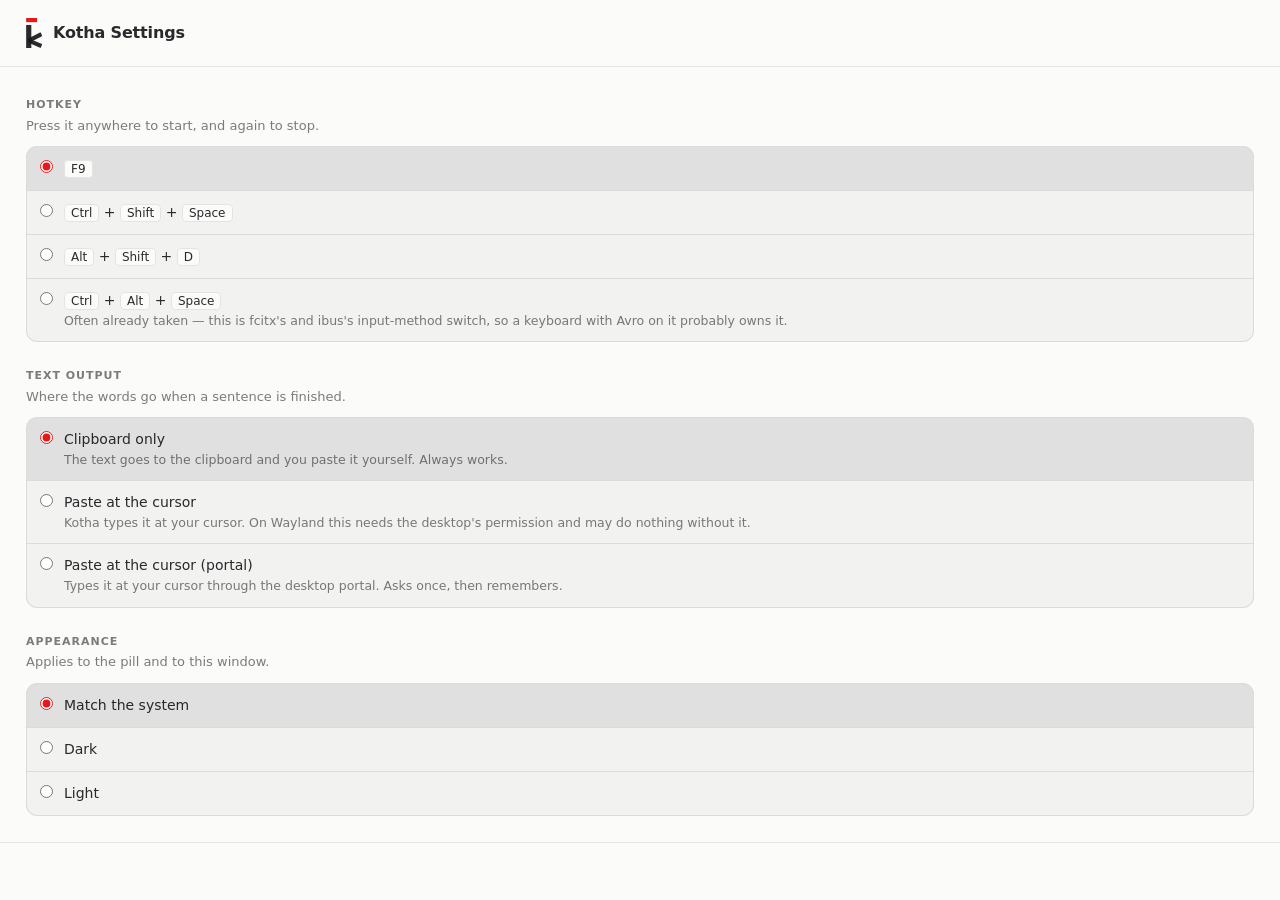
==== app/ui/settings.html @ 59797841 "Add a settings window, and a light theme to go in it The tray held the settings and it was the wrong" ====
<!doctype html>
<!--
  Kotha — the settings window.

  The third window and the second ordinary one: it takes focus, it has
  controls on it, and it is the home for everything that used to be a tray
  submenu. The tray is now Dictate / Settings… / Quit, and that is deliberate
  — a check menu item cannot say what it is for, cannot be grouped under a
  heading, and had to be hand-synchronised with settings.json every time it
  was clicked.

  Like index.html and setup.html it opens in a plain browser and works:
  settings.js fakes the whole backend when there is no Tauri around it. So
  restyling this is a file save and a refresh, not a ten-minute CTranslate2
  rebuild. Its styles live in pill.css under `body.settings`.

  THE PAGE IS EMPTY ON PURPOSE
  ---------------------------
  Every option below is rendered by settings.js from what Rust sends. The
  lists of hotkeys, text-output routes and themes are Rust constants, and a
  copy of them written out here is a copy that drifts from what the app will
  actually accept — which is exactly how a settings window starts offering
  something that silently does nothing.
-->
<html lang="en">
<head>
  <meta charset="utf-8">
  <title>Kotha Settings</title>
  <!-- Before the stylesheet paints anything: see the head of theme.js. -->
  <script src="theme.js"></script>
  <link rel="stylesheet" href="pill.css">
</head>
<body class="settings">

  <header>
    <!-- The app's mark: a Latin k wearing a Bengali matra. Inline rather than
         an <img> so the k inherits the text colour and flips with the theme,
         and so the matra is the same --alert the pill's error state uses. -->
    <svg class="mark" viewBox="0 0 158 302" aria-hidden="true">
      <g transform="translate(-200 -90)">
        <rect x="200" y="160" width="52" height="232" fill="currentColor"/>
        <path d="M226 318 L354 252.7" stroke="currentColor" stroke-width="42" fill="none"/>
        <path d="M226 318 L354 372.7" stroke="currentColor" stroke-width="42" fill="none"/>
        <rect class="bar" x="200" y="90" width="110" height="42"/>
      </g>
    </svg>
    <h1>Kotha Settings</h1>
  </header>

  <main>
    <section>
      <h2>Hotkey</h2>
      <p class="hint">Press it anywhere to start, and again to stop.</p>
      <div class="options" id="hotkey"></div>
      <p class="warn" id="hotkey-unbound" hidden></p>
    </section>

    <section>
      <h2>Text output</h2>
      <p class="hint">Where the words go when a sentence is finished.</p>
      <div class="options" id="paste"></div>
      <p class="warn" id="paste-forced" hidden></p>
    </section>

    <section>
      <h2>Appearance</h2>
      <p class="hint">Applies to the pill and to this window.</p>
      <div class="options" id="theme"></div>
    </section>
  </main>

  <!-- Empty at rest. It is written to on a save and on a failure, and it is
       not a permanent "Saved" badge: a page that always says that has stopped
       meaning it. -->
  <footer id="status"></footer>

  <script src="settings.js"></script>
</body>
</html>
---- app/ui/pill.css ----
/* ==========================================================================
   Kotha — the pill, all of its looks.

   THE IDEA
   --------
   Five bars of light in a row, tapering out from the middle. They never move
   and they never resize. Everything this pill has to say — the microphone is
   open, you are talking, the model is working, the text landed, it failed —
   is said by changing how brightly they burn and what colour they burn in.

   That constraint is the whole design. A waveform sat here before: thirty
   cells scrolling right to left, each one a real measurement. It was honest
   and it was far too much to have flickering at the bottom of the screen
   while someone is trying to think of what to say next. Motion draws the eye
   and then holds it. Light you can read out of the corner of an eye.

   So: nothing in this file animates position or size, with one exception —
   the capsule itself grows out of a horizontal line when it arrives and falls
   back into one when it leaves. That is the only movement in the app.

   HOW TO CHANGE THINGS
   --------------------
   Almost everything is a token in the :root block below. The glyph's own
   proportions are --seg-* ; the light's behaviour is --rest and --bloom. The
   capsule has no width token: it is sized by the glyph inside it, so no token
   can leave it cramped or half empty.

   Below the tokens are the state blocks, one per `data-state` on <html>:

     idle       nothing on screen. The resting state.
     listening  the glyph is lit and following the voice. It fills from the
                middle outward: a quiet room leaves five bars resting at
                --rest, which is what "armed" looks like, and there is no
                separate armed state to emit or maintain.
     thinking   the model is decoding what was just said. The bars drop to the
                dim ink and keep following the voice — the microphone does not
                close while the model works — and a red chase runs across
                them. In a quiet room the chase is all that moves.
     done       text delivered. Every bar to full white at once, a beat, and
                the capsule collapses into the line it grew from.
     error      the dictation failed. The row goes red and the middle bar goes
                out, so the line is visibly broken, and the capsule is knocked
                off level. No words: see the error block for why.

   Transitions between states are CSS, not JavaScript. pill.js only ever sets
   the attribute and writes one number per bar. So an agent can restyle every
   transition here without reading a line of JS.

   THEMES
   ------
   Two palettes, and only the tokens change between them — not one rule, not
   one transition, not one line of JavaScript. `:root` is dark, because that
   is what the pill has always been and what it falls back to before anything
   has run. `:root[data-theme="light"]` re-states the same token names in
   light values.

   There is no third block for "system". The UI resolves that to a concrete
   `dark` or `light` before it writes the attribute — see `theme()` in
   pill.js — so the stylesheet never has to ask what the desktop is doing, and
   the light palette is written once instead of twice.

   In light mode the glyph DARKENS with the voice instead of brightening, and
   the bloom becomes a soft shadow rather than a glow. That is the honest
   inversion: the pill floats over whatever the user is looking at, and a
   capsule that is lighter than the page behind it needs its marks to be the
   dark thing. Everything else — the taper, the fill from the middle out, the
   chase, the flat row for `done`, the broken middle for `error` — is
   identical, because all of it is written in terms of --line and --alert.
   ========================================================================== */

:root {
  /* --- ink -------------------------------------------------------------- */
  /* Nearly opaque on purpose. A Tauri window is transparent, and
     backdrop-filter has nothing to sample through it — it blurs page content,
     not the desktop behind the window. So the frosted look is a bonus where
     the platform provides real vibrancy (macOS NSVisualEffectView, KWin blur)
     and must never be what makes the pill legible. At 0.94 the capsule reads
     against a white page and a black one alike. --ink-solid is the same
     colour for the setup window, which sits on an ordinary opaque window and
     would composite the alpha against white.

     Not pure black: a capsule at #000 reads as a hole punched in the desktop,
     and on an OLED panel it disappears into one. */
  --ink: rgba(11, 11, 12, 0.94);
  --ink-solid: #0b0b0c;
  /* Carries the whole edge over a dark background, where the fill cannot. */
  --edge: rgba(255, 255, 255, 0.16);
  --blur: 20px;

  /* --- light ------------------------------------------------------------ */
  --line: #f2f2f2;             /* the glyph, lit */
  --line-dim: rgba(242, 242, 242, 0.34);   /* the glyph while decoding */
  /* The only colour in the app, and the same one in both themes — it is the
     red of the matra in the app's own icon. Kept as bare channels as well as
     a colour, because the chase and the error glow need it at an alpha and
     `rgb(var(--alert-rgb) / 0.55)` is the only way to get there from a token. */
  --alert-rgb: 230 25 25;
  --alert: rgb(var(--alert-rgb));
  /* What a bar sits at with no voice on it. Low enough that speech is
     obviously brighter, high enough that five dim bars still read as a mark
     somebody designed rather than as a pill that failed to draw. */
  --rest: 0.16;
  /* How far a fully lit bar throws light. This is the difference between a
     painted bar and a lit one, and it is most of why the thing reads as a
     glyph. Set it to 0 and the design dies.

     --glow-rgb is what it throws. In dark mode that is the same white the bar
     is drawn in, so a lit bar blooms. In light mode it is the ink, so a lit
     bar casts a soft shadow instead — the same cue, the right way round for a
     mark that is darker than what it sits on. --glow-a scales it, because a
     dark halo at the white one's alpha reads as smudge rather than weight. */
  --bloom: 12px;
  --glow-rgb: 255 255 255;
  --glow-a: 0.5;
  /* How fast a bar DIMS. Brightening is not eased at all — pill.js writes
     --ease: 0ms on any frame the voice is rising, so a syllable reaches full
     on the frame it arrives.

     Easing both directions cost 88 ms of attack, measured, on top of
     everything the audio path already costs, and it was the single largest
     term in the delay between talking and seeing it. Easing is worth having
     on the way down, where it turns thirty discrete samples a second into a
     light that falls away instead of strobing, and worth nothing on the way
     up, where it is indistinguishable from lag. Ears are far more forgiving
     of a slow decay than of a slow onset; eyes are the same.

     --ease is the live value and JS owns it. --fall is the number. */
  --fall: 90ms;

  /* --- the glyph -------------------------------------------------------- */
  /* Five bars, tapering out from the middle. The taper is the mark: five
     equal bars would be a meter, and a meter is what this replaced. */
  --seg-h: 4px;
  --seg-gap: 6px;
  --seg-1: 12px;               /* the outer pair */
  --seg-2: 20px;               /* the inner pair */
  --seg-3: 32px;               /* the middle, which is lit first and last */

  /* --- the capsule ------------------------------------------------------ */
  /* --pad-x is wider than it looks like it needs to be, and that is the
     rounding's fault: at a full capsule radius the left and right ends curve
     away for most of the capsule's height, so a bar drawn any closer to them
     would appear to run off the edge. */
  --pad-x: 24px;
  --pad-y: 15px;
  /* A capsule. Anything less than half the height leaves a flat spot on the
     ends, and the flat spot is the thing that makes it read as a box. */
  --corner: 999px;
  /* Two shadows: a wide soft one to lift it off the desktop, a tight dark one
     to keep the edge crisp against a light background. Total spread stays
     well inside PILL_WINDOW in main.rs — a shadow clipped by the window edge
     is worse than no shadow. */
  --shadow: 0 12px 32px rgba(0, 0, 0, 0.48), 0 1px 4px rgba(0, 0, 0, 0.4);

  /* --- the ordinary windows --------------------------------------------- */
  /* The setup and settings windows are not the pill: they are opaque, they
     take focus, and they have words on them. These are the four tokens that
     costs — text, quiet text, a raised surface, and a divider — and they live
     up here with the rest so the three windows cannot drift apart on colour. */
  --text: rgba(255, 255, 255, 0.92);
  --text-dim: rgba(255, 255, 255, 0.58);
  --surface: rgba(255, 255, 255, 0.055);
  --surface-lit: rgba(255, 255, 255, 0.1);
  --hairline: rgba(255, 255, 255, 0.1);

  /* --- motion ----------------------------------------------------------- */
  --in: 190ms cubic-bezier(0.2, 0.9, 0.2, 1);    /* fast, no overshoot */
  --out: 150ms cubic-bezier(0.5, 0, 0.9, 0.3);
  --chase: 1000ms;             /* one pass of the decode chase */
}

/* --------------------------------------------------------------------------
   Light
   --------------------------------------------------------------------------
   The same token names, the other way up. Nothing below this block knows which
   theme is on.

   The capsule is off-white rather than #fff for the same reason the dark one
   is not #000: a pure white capsule on a white page has no edge at all, and
   --edge alone cannot carry one. The ink is #18181b, which is the black the
   app's icon is drawn in.

   --shadow is much softer here. The dark pill's shadow does two jobs, lifting
   the capsule off the desktop and keeping its edge crisp against a light page;
   a light capsule only needs the first, and the dark one's alpha under it
   looks like dirt. */

:root[data-theme="light"] {
  --ink: rgba(252, 252, 251, 0.94);
  --ink-solid: #fbfbfa;
  --edge: rgba(24, 24, 27, 0.14);

  --line: #18181b;
  --line-dim: rgba(24, 24, 27, 0.36);

  /* A dark bar at 0.16 on a light capsule is fainter to the eye than a light
     bar at 0.16 on a dark one — the same contrast ratio does not read the same
     way round. Nudged up so five resting bars still look like a mark. */
  --rest: 0.22;
  --glow-rgb: 24 24 27;
  --glow-a: 0.3;

  --shadow: 0 10px 28px rgba(24, 24, 27, 0.16), 0 1px 3px rgba(24, 24, 27, 0.14);

  --text: rgba(24, 24, 27, 0.92);
  --text-dim: rgba(24, 24, 27, 0.56);
  --surface: rgba(24, 24, 27, 0.04);
  --surface-lit: rgba(24, 24, 27, 0.08);
  --hairline: rgba(24, 24, 27, 0.1);
}

/* Transparent all the way down: on Tauri the window itself is transparent, so
   any background here would show up as a black rectangle around the pill. */
html, body {
  margin: 0;
  height: 100%;
  background: transparent;
  overflow: hidden;
  /* The window is click-through where the pill is not; this stops a stray
     drag from selecting invisible text. */
  user-select: none;
  -webkit-user-select: none;
  cursor: default;
}

/* Dead centre of the viewport, both axes.
   Inside Tauri the viewport is a small window that Rust parks at the bottom of
   the screen, so "where on screen" is BOTTOM_MARGIN in main.rs, not a number
   here. In a browser the viewport is the page and the pill sits in the middle,
   which is the right place to look at it. One rule, one meaning. */
body {
  display: flex;
  align-items: center;
  justify-content: center;
  font: 500 13px/1 system-ui, -apple-system, "Segoe UI", sans-serif;
}

/* --------------------------------------------------------------------------
   The capsule
   --------------------------------------------------------------------------
   Hidden pose is a horizontal line: scaled to nothing on Y, so the glyph
   squashes into that line with it. Opening is the line growing into a
   capsule, closing is the capsule falling back into the line. One gesture,
   both ways, and it costs one property. */

.pill {
  position: relative;
  display: flex;
  align-items: center;
  justify-content: center;
  box-sizing: border-box;
  padding: var(--pad-y) var(--pad-x);
  border: 1px solid var(--edge);
  border-radius: var(--corner);
  background: var(--ink);
  backdrop-filter: blur(var(--blur)) saturate(150%);
  -webkit-backdrop-filter: blur(var(--blur)) saturate(150%);
  box-shadow: var(--shadow);

  opacity: 0;
  transform: scaleY(0.08);
  transition: opacity var(--out), transform var(--out);
  will-change: opacity, transform;
}

[data-state="listening"] .pill,
[data-state="thinking"] .pill,
[data-state="done"] .pill,
[data-state="error"] .pill {
  opacity: 1;
  transform: scaleY(1);
  transition: opacity var(--in), transform var(--in);
}

/* --------------------------------------------------------------------------
   The glyph
   -------------------------------------------------------------------------- */

.glyph {
  display: flex;
  align-items: center;
  gap: var(--seg-gap);
}

.seg {
  position: relative;
  height: var(--seg-h);
  border-radius: 999px;
  background: var(--line);
  /* --b is 0..1, written by pill.js thirty times a second — the only property
     JavaScript ever touches. Nothing else in this file reads the microphone,
     and nothing else needs to. */
  opacity: calc(var(--rest) + (1 - var(--rest)) * var(--b, 0));
  /* The bloom is what makes a bar read as lit rather than painted, and it has
     to scale with --b or a quiet room glows as hard as a shout. Alpha rides
     the same number so that an unlit bar throws nothing at all. */
  box-shadow: 0 0 calc(var(--b, 0) * var(--bloom))
              rgb(var(--glow-rgb) / calc(var(--b, 0) * var(--glow-a)));
  /* var(--ease, var(--fall)): --ease is unset until the first microphone
     frame arrives, and a bar that lights before then should still dim
     properly. */
  transition: opacity var(--ease, var(--fall)) linear,
              box-shadow var(--ease, var(--fall)) linear,
              background-color 200ms ease;
}

/* The drawn shape. Symmetric about the middle, so the pairs share a width. */
.seg:nth-child(1), .seg:nth-child(5) { width: var(--seg-1); }
.seg:nth-child(2), .seg:nth-child(4) { width: var(--seg-2); }
.seg:nth-child(3)                    { width: var(--seg-3); }

/* The red layer. It sits exactly on top of its bar and is invisible until a
   state has something to say in red, which keeps the glyph one object rather
   than two stacked ones that can fall out of alignment. */
.seg::after {
  content: "";
  position: absolute;
  inset: 0;
  border-radius: inherit;
  background: var(--alert);
  opacity: 0;
}

/* --------------------------------------------------------------------------
   thinking — the model is decoding
   --------------------------------------------------------------------------
   The bars drop to the dim ink but keep following the voice, because the
   microphone does not close while the model decodes: Rust decodes after every
   pause, so someone dictating continuously would otherwise spend the bulk of
   their time looking at an animation that ignored them.

   The chase runs left to right across the five bars, one pass a second. Five
   bars at 200 ms apart is slow enough to read as a deliberate sweep rather
   than a flicker — that pacing is doing as much work here as the colour. */

[data-state="thinking"] .seg { background: var(--line-dim); }

[data-state="thinking"] .seg::after {
  animation: chase var(--chase) linear infinite;
}
[data-state="thinking"] .seg:nth-child(1)::after { animation-delay: 0ms; }
[data-state="thinking"] .seg:nth-child(2)::after { animation-delay: 200ms; }
[data-state="thinking"] .seg:nth-child(3)::after { animation-delay: 400ms; }
[data-state="thinking"] .seg:nth-child(4)::after { animation-delay: 600ms; }
[data-state="thinking"] .seg:nth-child(5)::after { animation-delay: 800ms; }

@keyframes chase {
  0%   { opacity: 0;   box-shadow: 0 0 0 rgb(var(--alert-rgb) / 0); }
  10%  { opacity: 1;   box-shadow: 0 0 var(--bloom) rgb(var(--alert-rgb) / 0.55); }
  34%  { opacity: 0;   box-shadow: 0 0 0 rgb(var(--alert-rgb) / 0); }
  100% { opacity: 0;   box-shadow: 0 0 0 rgb(var(--alert-rgb) / 0); }
}

/* --------------------------------------------------------------------------
   done — text is at the cursor
   --------------------------------------------------------------------------
   Every bar to full at once. It is the only moment the glyph is evenly lit —
   the voice never lights it evenly, because the voice always lights the
   middle harder — so a flat row of five reads unmistakably as "finished", at
   a glance, without a tick or a second colour. */

[data-state="done"] .seg {
  background: var(--line);
  opacity: 1;
  box-shadow: 0 0 var(--bloom) rgb(var(--glow-rgb) / calc(var(--glow-a) + 0.05));
  transition: opacity 120ms ease, box-shadow 140ms ease;
}

/* --------------------------------------------------------------------------
   error — the dictation failed
   --------------------------------------------------------------------------
   The row goes red and the middle bar goes out. Every other state in this
   pill lights the middle first and hardest, so the middle going dark is the
   one thing the design can do that cannot be mistaken for any of them — and
   it leaves a gap in the line, which is what a break looks like.

   The capsule itself does not move. It was tilted here for a while, to catch
   an eye that was not on it, and it was the only thing in the app that broke
   the horizontal — which is precisely why it drew attention, and also why it
   looked like a bug. Red and a hole in the middle are enough; `thinking` is
   the only other state with red in it and that one is dim, white-based and
   moving, so the two cannot be confused.

   No caption, deliberately. A dictation failure has nothing useful to tell
   the user — they already know what to do, which is say it again — and a line
   of text in a 36px overlay is something to read at exactly the moment they
   were trying not to look at the screen. The words are still there for anyone
   who needs them: `.sr` carries "Dictation failed" to a screen reader, and
   the actual cause is on stderr. */

[data-state="error"] .seg {
  opacity: 1;
  box-shadow: none;
  transition: opacity 140ms ease;
}

[data-state="error"] .seg::after {
  opacity: 1;
  box-shadow: 0 0 var(--bloom) rgb(var(--alert-rgb) / 0.5);
  transition: opacity 140ms ease;
}

/* The break. */
[data-state="error"] .seg:nth-child(3) { opacity: 0.09; }
[data-state="error"] .seg:nth-child(3)::after { opacity: 0; box-shadow: none; }

/* --------------------------------------------------------------------------
   Accessibility
   -------------------------------------------------------------------------- */

.sr {
  position: absolute;
  width: 1px;
  height: 1px;
  overflow: hidden;
  clip-path: inset(50%);
  white-space: nowrap;
}

/* The glyph is decoration; the pill appearing at all is the information.
   Someone who has asked for less motion still gets every state, without the
   dance — including the capsule, which arrives at full height instead of
   growing out of the line. */
@media (prefers-reduced-motion: reduce) {
  .pill { transition-duration: 1ms; transform: none !important; }
  /* `[data-state] .seg` as well as `.seg`: a media query adds no specificity,
     so `.seg` alone loses to `[data-state="done"] .seg` above and the
     brightness keeps sliding for exactly the people who asked it not to. */
  .seg, [data-state] .seg,
  .seg::after, [data-state] .seg::after { transition: none; animation: none; }
  /* No chase, so a steady dim red row stands in for it. It cannot be confused
     with `error`, which is full red with the middle bar out. */
  [data-state="thinking"] .seg::after { opacity: 0.4; }
}

/* ==========================================================================
   THE FIRST-RUN WINDOW  (setup.html)

   A second window, and the opposite of the pill in every way that matters: an
   ordinary decorated window that takes focus, because it has a button on it.
   It lives in this file rather than one of its own so that the two windows
   cannot drift apart on colour — everything below reads from the same :root
   tokens the pill does.

   Scoped under `body.setup`, which also has to undo the transparent,
   overflow-hidden body the pill needs.
   ========================================================================== */

body.setup {
  --pad: 28px;
  display: block;
  padding: var(--pad);
  box-sizing: border-box;
  height: 100%;
  overflow: auto;
  background: var(--ink-solid);
  color: var(--text);
  font: 400 14px/1.5 system-ui, -apple-system, "Segoe UI", sans-serif;
}

body.setup h1 {
  margin: 0 0 10px;
  font-size: 19px;
  font-weight: 600;
}

body.setup p {
  margin: 0 0 16px;
  color: var(--text-dim);
}

body.setup kbd {
  padding: 2px 6px;
  border: 1px solid var(--hairline);
  border-radius: 4px;
  background: var(--surface);
  font: inherit;
  font-size: 12px;
  white-space: nowrap;
}

/* One button, so it gets no modifiers and no variants. */
body.setup button {
  padding: 9px 18px;
  border: 0;
  border-radius: 999px;
  background: var(--line);
  color: var(--ink-solid);
  font: 600 14px/1 system-ui, -apple-system, "Segoe UI", sans-serif;
  cursor: pointer;
}

body.setup button:hover { filter: brightness(1.15); }
body.setup button:disabled { opacity: 0.4; cursor: default; }

/* The progress meter. `--p` is 0..1 and setup.js writes nothing else.

   Called `.meter` and not `.seg` because `.seg` is already taken, five times
   over, by the glyph above — and an unscoped `.seg` here silently restyled
   those too. Everything in this section is scoped under `body.setup` for the
   same reason: one stylesheet, two windows, one namespace. */
body.setup .meter {
  height: 6px;
  margin-bottom: 10px;
  border-radius: 999px;
  background: var(--surface-lit);
  overflow: hidden;
}

body.setup .meter::after {
  content: "";
  display: block;
  height: 100%;
  width: calc(var(--p, 0) * 100%);
  border-radius: inherit;
  background: var(--line);
  transition: width 200ms linear;
}

body.setup .note { font-size: 13px; color: var(--text-dim); }
body.setup .note.bad { color: var(--alert); }

/* Three phases, one attribute on <body>, same idea as the pill's data-state:
   what is on screen is a CSS question, and setup.js only ever names the
   phase. */
body.setup [data-phase] { display: none; }
body.setup[data-phase="offer"]       [data-phase="offer"],
body.setup[data-phase="downloading"] [data-phase="downloading"],
body.setup[data-phase="ready"]       [data-phase="ready"] { display: block; }

/* ==========================================================================
   THE SETTINGS WINDOW  (settings.html)

   The third window, and the second ordinary one. Like `body.setup` above it
   lives in this file rather than one of its own, so that the pill, the
   first-run window and this cannot drift apart on colour — every rule below
   reads the same :root tokens the glyph does, which is also the whole reason
   the light theme reaches all three at once.

   Scoped under `body.settings`, and it has to undo the transparent,
   overflow-hidden body the pill needs, exactly as `body.setup` does.

   NOTHING HERE IS A CUSTOM CONTROL
   --------------------------------
   Every choice on this page is a real `<input type="radio">` inside a real
   `<label>`, styled with `accent-color`. Arrow keys move within a group, Tab
   moves between groups, the labels are clickable because they are labels, and
   a screen reader is handed a named radiogroup without being told anything.
   A div with a click handler would have to be given all of that back by hand
   and would still be worse.

   The row tint for the selected option is `:has(:checked)`. If a web view is
   ever too old for it the radio still fills, the row just stops tinting —
   which is a cosmetic loss, not a broken setting.
   ========================================================================== */

body.settings {
  --pad: 26px;
  display: block;
  margin: 0;
  padding: 0;
  height: 100%;
  overflow: auto;
  background: var(--ink-solid);
  color: var(--text);
  font: 400 14px/1.5 system-ui, -apple-system, "Segoe UI", sans-serif;
  cursor: default;
}

/* The header stays put while the settings scroll under it, because on a short
   window the first group is already at the top and a title that scrolls away
   takes the app's name with it. */
body.settings header {
  position: sticky;
  top: 0;
  z-index: 1;
  display: flex;
  align-items: center;
  gap: 11px;
  padding: 18px var(--pad);
  border-bottom: 1px solid var(--hairline);
  background: var(--ink-solid);
}

/* The app's own mark, inline so it inherits the theme: the k is currentColor
   and the matra is --alert. A PNG here would need a second copy for light. */
body.settings header .mark { width: 16px; height: 30px; flex: none; }
/* The k is `fill="currentColor"` in the markup and inherits the text colour.
   The matra cannot be: `var()` is CSS and is not read in an SVG presentation
   attribute, so it is set here — which is where it belongs anyway. */
body.settings header .mark .bar { fill: var(--alert); }

body.settings header h1 {
  margin: 0;
  font-size: 16px;
  font-weight: 600;
  letter-spacing: -0.01em;
}

body.settings main { padding: 4px var(--pad) var(--pad); }

body.settings section { margin-top: 26px; }

body.settings h2 {
  margin: 0 0 2px;
  font-size: 11px;
  font-weight: 600;
  letter-spacing: 0.09em;
  text-transform: uppercase;
  color: var(--text-dim);
}

body.settings .hint {
  margin: 0 0 11px;
  font-size: 13px;
  color: var(--text-dim);
}

/* The group. One hairline-separated stack, so the options read as a set of
   alternatives rather than as several unrelated switches. */
body.settings .options {
  border: 1px solid var(--hairline);
  border-radius: 11px;
  overflow: hidden;
  background: var(--surface);
}

body.settings .opt {
  display: flex;
  align-items: flex-start;
  gap: 11px;
  padding: 11px 13px;
  cursor: pointer;
}

body.settings .opt + .opt { border-top: 1px solid var(--hairline); }
body.settings .opt:hover { background: var(--surface-lit); }
body.settings .options:has(:checked) .opt:has(:checked) { background: var(--surface-lit); }

/* `accent-color` is the whole of the radio's styling. A hand-drawn one would
   have to reimplement the focus ring, the checked state and the platform's
   own idea of what a radio looks like. */
body.settings .opt input {
  margin: 2px 0 0;
  accent-color: var(--alert);
  flex: none;
}

body.settings .opt-name { display: block; }

body.settings .opt-note {
  display: block;
  margin-top: 1px;
  font-size: 12.5px;
  line-height: 1.45;
  color: var(--text-dim);
}

/* A `<kbd>` inside an option name, for the hotkey group. Shares the setup
   window's look; the two windows show the same keys. */
body.settings kbd {
  padding: 1px 6px;
  border: 1px solid var(--hairline);
  border-radius: 4px;
  background: var(--ink-solid);
  font: inherit;
  font-size: 12px;
  white-space: nowrap;
}

/* A group the app is not actually obeying — an environment variable has taken
   it over, or the hotkey failed to bind. Disabled and captioned, because
   showing a choice that would not take effect is worse than showing none. */
body.settings .opt input:disabled { cursor: default; }
body.settings .options:has(input:disabled) { opacity: 0.55; }
body.settings .options:has(input:disabled) .opt { cursor: default; }
body.settings .options:has(input:disabled) .opt:hover { background: none; }

body.settings .warn {
  display: flex;
  gap: 7px;
  margin: 9px 0 0;
  font-size: 12.5px;
  line-height: 1.45;
  color: var(--text-dim);
}

/* The one red mark on the page, and it is a rule rather than an icon: the app
   has one colour and this is it. */
body.settings .warn::before {
  content: "";
  flex: none;
  width: 3px;
  border-radius: 999px;
  background: var(--alert);
}

body.settings [hidden] { display: none !important; }

/* What just happened, bottom of the window. It says nothing at rest — a
   settings page that permanently reads "Saved" is a page that has stopped
   meaning it. */
body.settings footer {
  position: sticky;
  bottom: 0;
  min-height: 20px;
  padding: 10px var(--pad) 14px;
  border-top: 1px solid var(--hairline);
  background: var(--ink-solid);
  font-size: 12.5px;
  color: var(--text-dim);
}

body.settings footer.bad { color: var(--alert); }

/* Keyboard focus is never removed, only redrawn. `:focus-visible` so a mouse
   click does not leave a ring behind it. */
body.settings :focus-visible {
  outline: 2px solid var(--alert);
  outline-offset: 2px;
  border-radius: 3px;
}
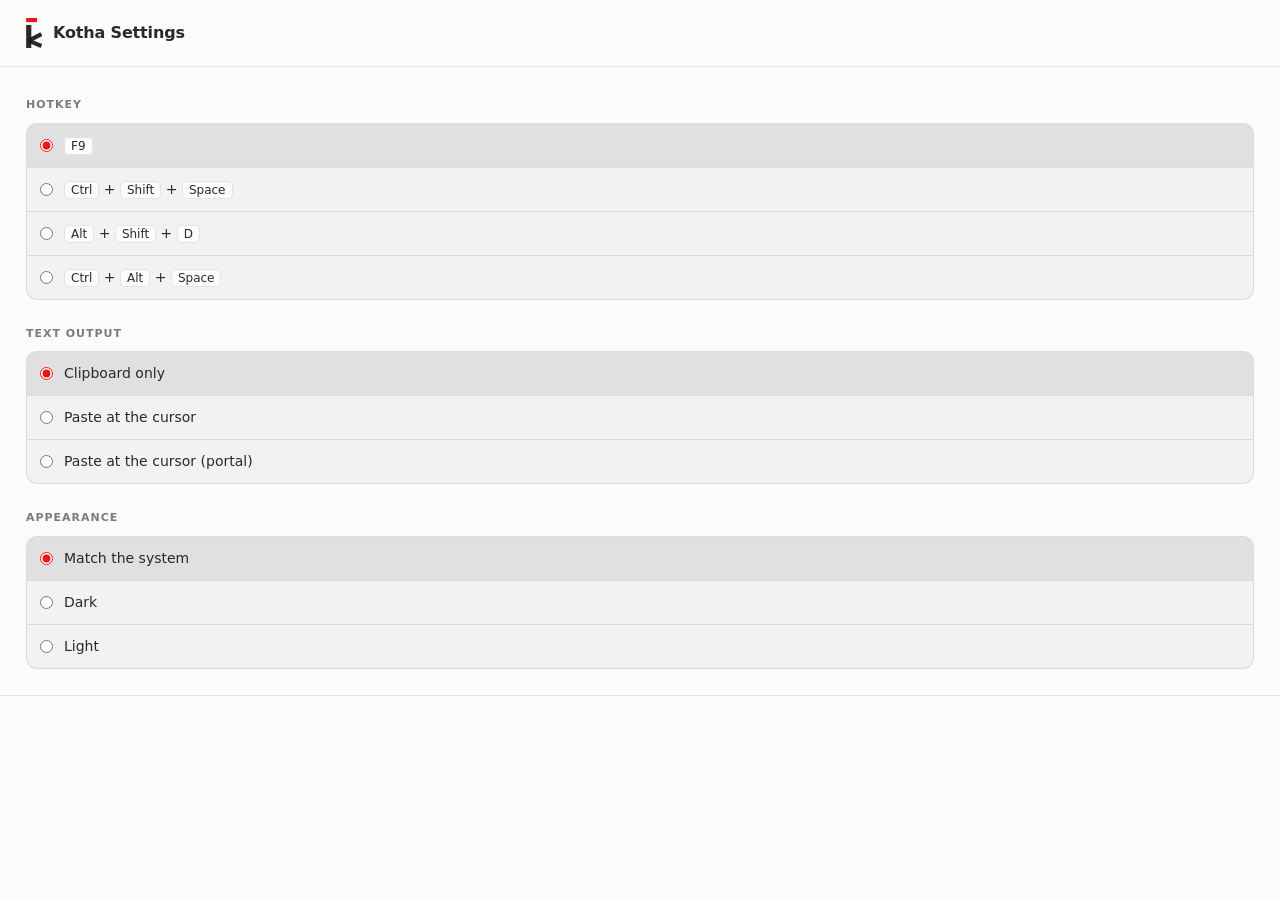
==== commit a02847f7: "Drop the descriptions from the settings window Each section had a hint under its heading and most op" ====
--- a/app/ui/settings.html
+++ b/app/ui/settings.html
@@ -50,21 +50,18 @@
   <main>
     <section>
       <h2>Hotkey</h2>
-      <p class="hint">Press it anywhere to start, and again to stop.</p>
       <div class="options" id="hotkey"></div>
       <p class="warn" id="hotkey-unbound" hidden></p>
     </section>
 
     <section>
       <h2>Text output</h2>
-      <p class="hint">Where the words go when a sentence is finished.</p>
       <div class="options" id="paste"></div>
       <p class="warn" id="paste-forced" hidden></p>
     </section>
 
     <section>
       <h2>Appearance</h2>
-      <p class="hint">Applies to the pill and to this window.</p>
       <div class="options" id="theme"></div>
     </section>
   </main>
--- a/app/ui/pill.css
+++ b/app/ui/pill.css
@@ -602,17 +602,11 @@
 body.settings section { margin-top: 26px; }
 
 body.settings h2 {
-  margin: 0 0 2px;
+  margin: 0 0 9px;
   font-size: 11px;
   font-weight: 600;
   letter-spacing: 0.09em;
   text-transform: uppercase;
-  color: var(--text-dim);
-}
-
-body.settings .hint {
-  margin: 0 0 11px;
-  font-size: 13px;
   color: var(--text-dim);
 }
 
@@ -627,7 +621,7 @@
 
 body.settings .opt {
   display: flex;
-  align-items: flex-start;
+  align-items: center;
   gap: 11px;
   padding: 11px 13px;
   cursor: pointer;
@@ -641,20 +635,12 @@
    have to reimplement the focus ring, the checked state and the platform's
    own idea of what a radio looks like. */
 body.settings .opt input {
-  margin: 2px 0 0;
+  margin: 0;
   accent-color: var(--alert);
   flex: none;
 }
 
 body.settings .opt-name { display: block; }
-
-body.settings .opt-note {
-  display: block;
-  margin-top: 1px;
-  font-size: 12.5px;
-  line-height: 1.45;
-  color: var(--text-dim);
-}
 
 /* A `<kbd>` inside an option name, for the hotkey group. Shares the setup
    window's look; the two windows show the same keys. */
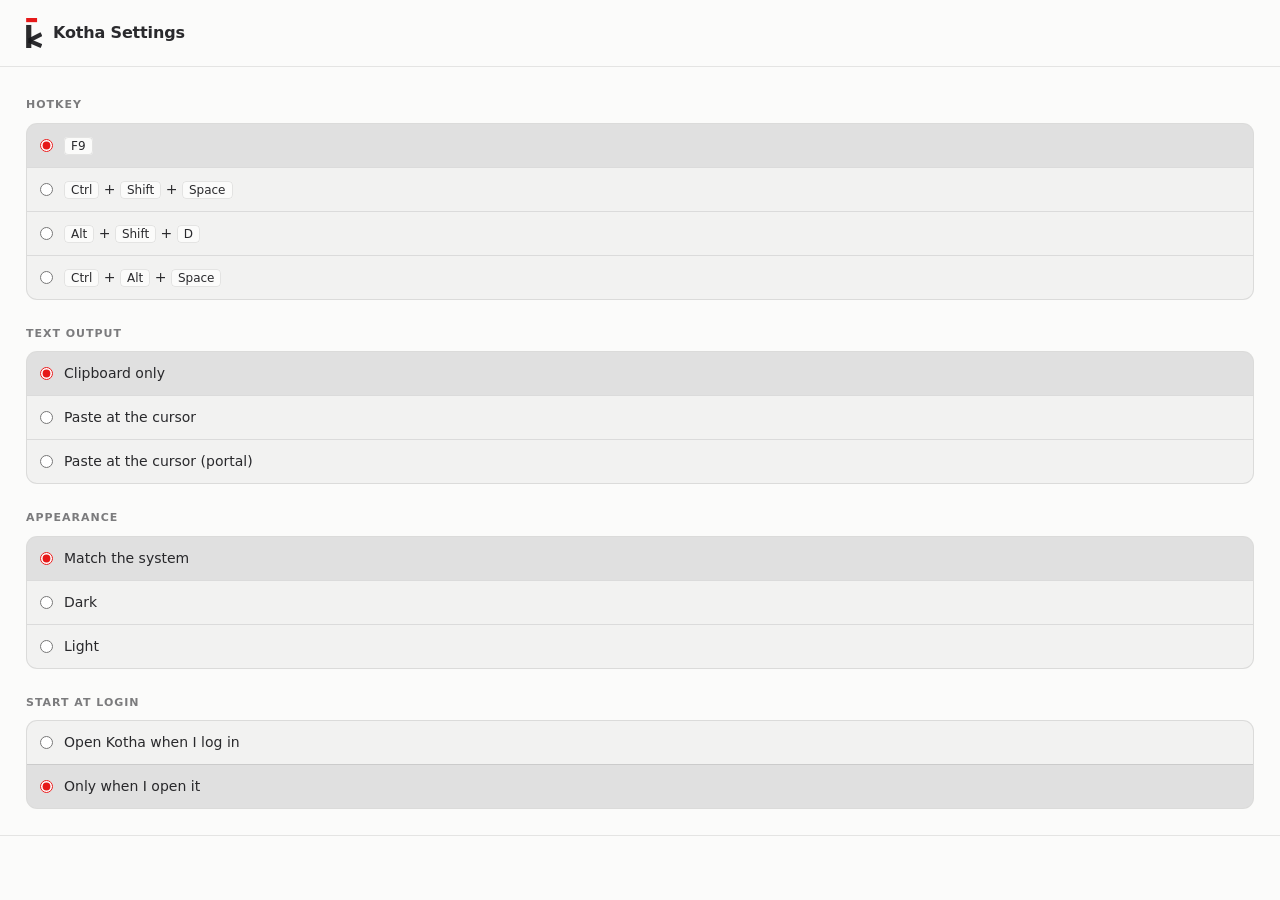
==== commit 8ada9c22: "Add a start-at-login choice to the settings window A dictation tool has to be there when you reach f" ====
--- a/app/ui/settings.html
+++ b/app/ui/settings.html
@@ -64,6 +64,11 @@
       <h2>Appearance</h2>
       <div class="options" id="theme"></div>
     </section>
+
+    <section>
+      <h2>Start at login</h2>
+      <div class="options" id="autostart"></div>
+    </section>
   </main>
 
   <!-- Empty at rest. It is written to on a save and on a failure, and it is
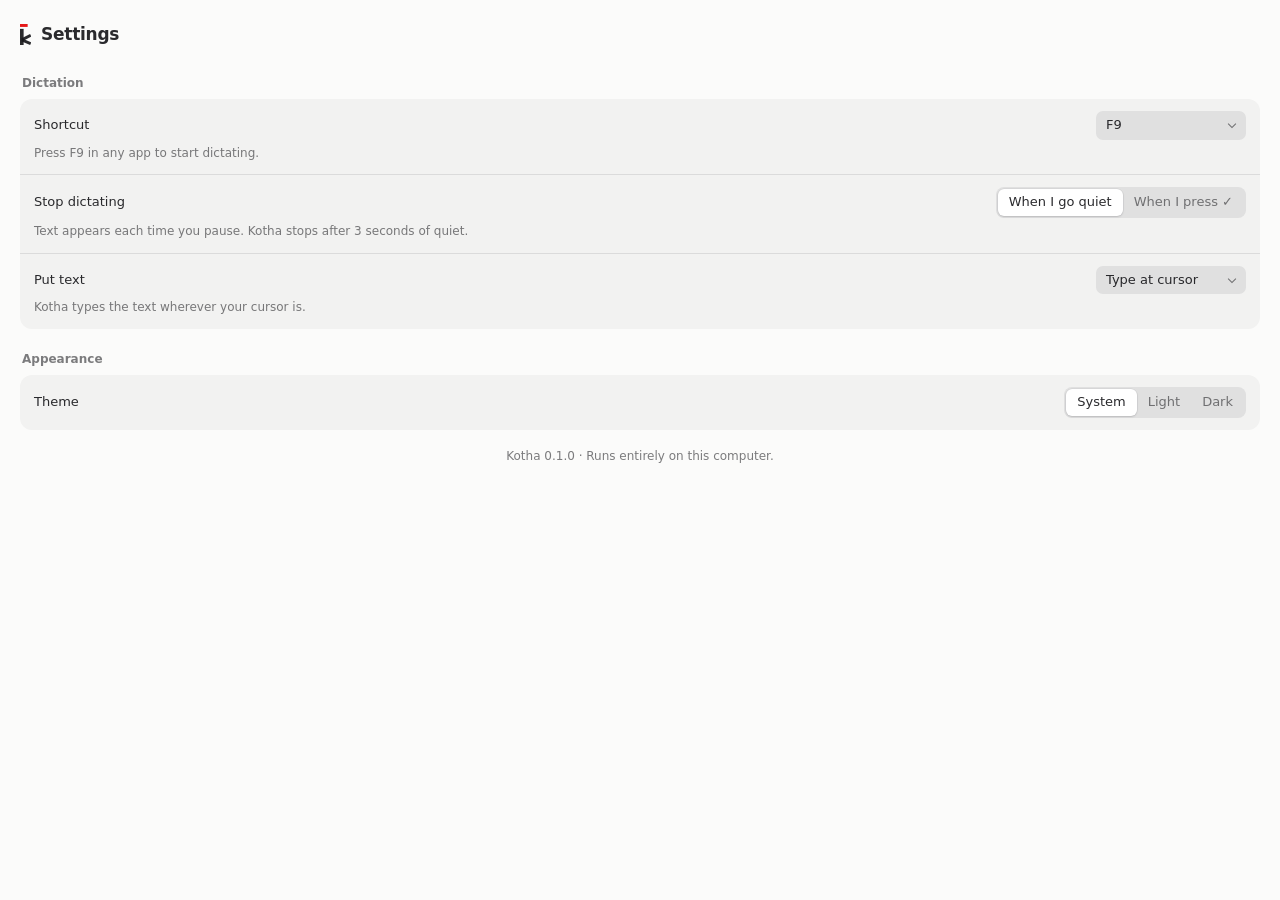
==== commit 486ff4dd: "Let the user decide when a dictation is finished A new setting, "Stop dictating": when I go quiet (a" ====
--- a/app/ui/settings.html
+++ b/app/ui/settings.html
@@ -2,29 +2,30 @@
 <!--
   Kotha — the settings window.
 
-  The third window and the second ordinary one: it takes focus, it has
-  controls on it, and it is the home for everything that used to be a tray
-  submenu. The tray is now Dictate / Settings… / Quit, and that is deliberate
-  — a check menu item cannot say what it is for, cannot be grouped under a
-  heading, and had to be hand-synchronised with settings.json every time it
-  was clicked.
+  Four questions, one control each, and one sentence under each that says what
+  the current answer will DO. Not what every option means — what this one does,
+  rewritten the moment it changes. A page that explains three paste routes in
+  three paragraphs asks the reader to compare them; a page that says "Kotha
+  types the text wherever your cursor is" just tells them.
 
   Like index.html and setup.html it opens in a plain browser and works:
-  settings.js fakes the whole backend when there is no Tauri around it. So
-  restyling this is a file save and a refresh, not a ten-minute CTranslate2
-  rebuild. Its styles live in pill.css under `body.settings`.
+  settings.js fakes the backend when there is no Tauri around it. Styles are in
+  pill.css under `body.settings`.
 
-  THE PAGE IS EMPTY ON PURPOSE
-  ---------------------------
-  Every option below is rendered by settings.js from what Rust sends. The
-  lists of hotkeys, text-output routes and themes are Rust constants, and a
-  copy of them written out here is a copy that drifts from what the app will
-  actually accept — which is exactly how a settings window starts offering
-  something that silently does nothing.
+  There is no <select> on this page, on purpose. WebKitGTK draws a select's
+  open list with GTK, outside the page, in the desktop theme's colours — and
+  the page's own text colour came through onto it: white on white, every
+  option invisible. A dropdown here is a <details> holding a radio group, so
+  the open list is page content and themes like everything else.
+
+  The rows are written out here because they are the page's structure. The
+  OPTIONS inside them are not: every list comes from Rust in settings_get, so a
+  list here could never drift from what settings_set will accept.
 -->
 <html lang="en">
 <head>
   <meta charset="utf-8">
+  <meta name="viewport" content="width=device-width">
   <title>Kotha Settings</title>
   <!-- Before the stylesheet paints anything: see the head of theme.js. -->
   <script src="theme.js"></script>
@@ -33,9 +34,8 @@
 <body class="settings">
 
   <header>
-    <!-- The app's mark: a Latin k wearing a Bengali matra. Inline rather than
-         an <img> so the k inherits the text colour and flips with the theme,
-         and so the matra is the same --alert the pill's error state uses. -->
+    <!-- The app's mark: a Latin k wearing a Bengali matra. Inline so the k
+         inherits the text colour and flips with the theme. -->
     <svg class="mark" viewBox="0 0 158 302" aria-hidden="true">
       <g transform="translate(-200 -90)">
         <rect x="200" y="160" width="52" height="232" fill="currentColor"/>
@@ -44,37 +44,41 @@
         <rect class="bar" x="200" y="90" width="110" height="42"/>
       </g>
     </svg>
-    <h1>Kotha Settings</h1>
+    <h1>Settings</h1>
   </header>
 
   <main>
-    <section>
-      <h2>Hotkey</h2>
-      <div class="options" id="hotkey"></div>
-      <p class="warn" id="hotkey-unbound" hidden></p>
-    </section>
+    <h2>Dictation</h2>
+    <div class="group">
+      <div class="row" data-key="hotkey">
+        <span class="label" id="hotkey-label">Shortcut</span>
+        <details class="control menu" id="hotkey"><summary aria-describedby="hotkey-label"></summary><div class="list" role="radiogroup" aria-labelledby="hotkey-label"></div></details>
+        <p class="says"></p>
+      </div>
 
-    <section>
-      <h2>Text output</h2>
-      <div class="options" id="paste"></div>
-      <p class="warn" id="paste-forced" hidden></p>
-    </section>
+      <div class="row" data-key="finish">
+        <span class="label" id="finish-label">Stop dictating</span>
+        <div class="control switch" id="finish" role="radiogroup" aria-labelledby="finish-label"></div>
+        <p class="says"></p>
+      </div>
 
-    <section>
-      <h2>Appearance</h2>
-      <div class="options" id="theme"></div>
-    </section>
+      <div class="row" data-key="paste">
+        <span class="label" id="paste-label">Put text</span>
+        <details class="control menu" id="paste"><summary aria-describedby="paste-label"></summary><div class="list" role="radiogroup" aria-labelledby="paste-label"></div></details>
+        <p class="says"></p>
+      </div>
+    </div>
 
-    <section>
-      <h2>Start at login</h2>
-      <div class="options" id="autostart"></div>
-    </section>
+    <h2>Appearance</h2>
+    <div class="group">
+      <div class="row" data-key="theme">
+        <span class="label" id="theme-label">Theme</span>
+        <div class="control switch" id="theme" role="radiogroup" aria-labelledby="theme-label"></div>
+      </div>
+    </div>
   </main>
 
-  <!-- Empty at rest. It is written to on a save and on a failure, and it is
-       not a permanent "Saved" badge: a page that always says that has stopped
-       meaning it. -->
-  <footer id="status"></footer>
+  <footer id="about"></footer>
 
   <script src="settings.js"></script>
 </body>
--- a/app/ui/pill.css
+++ b/app/ui/pill.css
@@ -32,15 +32,21 @@
                 middle outward: a quiet room leaves five bars resting at
                 --rest, which is what "armed" looks like, and there is no
                 separate armed state to emit or maintain.
-     thinking   the model is decoding what was just said. The bars drop to the
-                dim ink and keep following the voice — the microphone does not
-                close while the model works — and a red chase runs across
-                them. In a quiet room the chase is all that moves.
-     done       text delivered. Every bar to full white at once, a beat, and
-                the capsule collapses into the line it grew from.
+     thinking   the user has stopped and the last of it is being decoded. The
+                voice no longer shows; the bars fill left to right at half
+                light, clear, and fill again — a progress bar made of the
+                glyph. Only ever after a stop: decodes that run while the user
+                is still talking are not shown at all.
+     done       text delivered. Every bar to full white at once, with bloom —
+                the fill the sweep kept reaching for, finally held — a beat,
+                and the capsule collapses into the line it grew from.
      error      the dictation failed. The row goes red and the middle bar goes
                 out, so the line is visibly broken, and the capsule is knocked
                 off level. No words: see the error block for why.
+
+   And one attribute that is not a state: `data-finish="confirm"` puts a ✕
+   and a ✓ either side of the glyph, for the finish where the user — not the
+   silence — decides a dictation is over. See the block of that name.
 
    Transitions between states are CSS, not JavaScript. pill.js only ever sets
    the attribute and writes one number per bar. So an agent can restyle every
@@ -64,7 +70,7 @@
    inversion: the pill floats over whatever the user is looking at, and a
    capsule that is lighter than the page behind it needs its marks to be the
    dark thing. Everything else — the taper, the fill from the middle out, the
-   chase, the flat row for `done`, the broken middle for `error` — is
+   sweep, the flat row for `done`, the broken middle for `error` — is
    identical, because all of it is written in terms of --line and --alert.
    ========================================================================== */
 
@@ -91,11 +97,16 @@
   --line: #f2f2f2;             /* the glyph, lit */
   --line-dim: rgba(242, 242, 242, 0.34);   /* the glyph while decoding */
   /* The only colour in the app, and the same one in both themes — it is the
-     red of the matra in the app's own icon. Kept as bare channels as well as
-     a colour, because the chase and the error glow need it at an alpha and
+     red of the matra in the app's own icon. It means failure in the pill and
+     nothing else. Kept as bare channels as well as a colour, because the
+     error glow needs it at an alpha and
      `rgb(var(--alert-rgb) / 0.55)` is the only way to get there from a token. */
   --alert-rgb: 230 25 25;
   --alert: rgb(var(--alert-rgb));
+  /* The same red, moved just far enough to be read as small text (≥4.5:1
+     on --surface). --alert itself is a mark colour and only reaches about
+     3.6:1 here. One per theme. */
+  --alert-text: #ff6259;
   /* What a bar sits at with no voice on it. Low enough that speech is
      obviously brighter, high enough that five dim bars still read as a mark
      somebody designed rather than as a pill that failed to draw. */
@@ -131,10 +142,10 @@
   /* Five bars, tapering out from the middle. The taper is the mark: five
      equal bars would be a meter, and a meter is what this replaced. */
   --seg-h: 4px;
-  --seg-gap: 6px;
-  --seg-1: 12px;               /* the outer pair */
-  --seg-2: 20px;               /* the inner pair */
-  --seg-3: 32px;               /* the middle, which is lit first and last */
+  --seg-gap: 5px;
+  --seg-1: 10px;               /* the outer pair */
+  --seg-2: 16px;               /* the inner pair */
+  --seg-3: 26px;               /* the middle, which is lit first and last */
 
   /* --- the capsule ------------------------------------------------------ */
   /* --pad-x is wider than it looks like it needs to be, and that is the
@@ -146,6 +157,11 @@
   /* A capsule. Anything less than half the height leaves a flat spot on the
      ends, and the flat spot is the thing that makes it read as a box. */
   --corner: 999px;
+  /* ✕ and ✓, in the `confirm` finish. The inset around them is derived, not
+     set: it is whatever keeps the capsule exactly as tall as the glyph-only
+     one, which also makes each button concentric with the capsule's end. */
+  --act: 24px;
+  --act-gap: 8px;
   /* Two shadows: a wide soft one to lift it off the desktop, a tight dark one
      to keep the edge crisp against a light background. Total spread stays
      well inside PILL_WINDOW in main.rs — a shadow clipped by the window edge
@@ -162,11 +178,18 @@
   --surface: rgba(255, 255, 255, 0.055);
   --surface-lit: rgba(255, 255, 255, 0.1);
   --hairline: rgba(255, 255, 255, 0.1);
+  /* The selected segment of a segmented control: a raised plate on the
+     track. Lighter than the track in dark mode; white and shadowed in light. */
+  --thumb: rgba(255, 255, 255, 0.13);
+  --thumb-shadow: 0 1px 2px rgba(0, 0, 0, 0.4);
+  /* An open dropdown: solid, a step up from the page, so rows do not show
+     through it. */
+  --menu: #1c1c1e;
 
   /* --- motion ----------------------------------------------------------- */
   --in: 190ms cubic-bezier(0.2, 0.9, 0.2, 1);    /* fast, no overshoot */
   --out: 150ms cubic-bezier(0.5, 0, 0.9, 0.3);
-  --chase: 1000ms;             /* one pass of the decode chase */
+  --sweep: 1400ms;             /* one fill-and-clear of the decode sweep */
 }
 
 /* --------------------------------------------------------------------------
@@ -192,6 +215,7 @@
 
   --line: #18181b;
   --line-dim: rgba(24, 24, 27, 0.36);
+  --alert-text: #c01116;
 
   /* A dark bar at 0.16 on a light capsule is fainter to the eye than a light
      bar at 0.16 on a dark one — the same contrast ratio does not read the same
@@ -207,6 +231,9 @@
   --surface: rgba(24, 24, 27, 0.04);
   --surface-lit: rgba(24, 24, 27, 0.08);
   --hairline: rgba(24, 24, 27, 0.1);
+  --thumb: #ffffff;
+  --menu: #ffffff;
+  --thumb-shadow: 0 1px 2px rgba(24, 24, 27, 0.14), 0 0 0 0.5px rgba(24, 24, 27, 0.08);
 }
 
 /* Transparent all the way down: on Tauri the window itself is transparent, so
@@ -322,33 +349,42 @@
 }
 
 /* --------------------------------------------------------------------------
-   thinking — the model is decoding
+   thinking — finishing up
    --------------------------------------------------------------------------
-   The bars drop to the dim ink but keep following the voice, because the
-   microphone does not close while the model decodes: Rust decodes after every
-   pause, so someone dictating continuously would otherwise spend the bulk of
-   their time looking at an animation that ignored them.
-
-   The chase runs left to right across the five bars, one pass a second. Five
-   bars at 200 ms apart is slow enough to read as a deliberate sweep rather
-   than a flicker — that pacing is doing as much work here as the colour. */
-
-[data-state="thinking"] .seg { background: var(--line-dim); }
-
-[data-state="thinking"] .seg::after {
-  animation: chase var(--chase) linear infinite;
-}
-[data-state="thinking"] .seg:nth-child(1)::after { animation-delay: 0ms; }
-[data-state="thinking"] .seg:nth-child(2)::after { animation-delay: 200ms; }
-[data-state="thinking"] .seg:nth-child(3)::after { animation-delay: 400ms; }
-[data-state="thinking"] .seg:nth-child(4)::after { animation-delay: 600ms; }
-[data-state="thinking"] .seg:nth-child(5)::after { animation-delay: 800ms; }
-
-@keyframes chase {
-  0%   { opacity: 0;   box-shadow: 0 0 0 rgb(var(--alert-rgb) / 0); }
-  10%  { opacity: 1;   box-shadow: 0 0 var(--bloom) rgb(var(--alert-rgb) / 0.55); }
-  34%  { opacity: 0;   box-shadow: 0 0 0 rgb(var(--alert-rgb) / 0); }
-  100% { opacity: 0;   box-shadow: 0 0 0 rgb(var(--alert-rgb) / 0); }
+   The voice stops showing, and the five bars fill one at a time, left to
+   right, then clear in the same order: a progress bar made of the glyph.
+
+   It used to be a thin red chase running over bars that were still following
+   the voice. Two signals at once, one of them in the colour that means
+   failure, and it read as neither. Now there is one thing on screen per
+   state, and the order tells the story by itself:
+
+     listening   lit from the middle, by you          — it is hearing you
+     thinking    filling left to right, by itself     — it is working
+     done        all five, full, blooming             — it is finished
+
+   Left to right is what makes it read as progress rather than voice, which
+   always lights the middle first. Half light, no bloom, so that `done` — full
+   light with bloom — is unmistakably the brightest the pill ever gets: the
+   fill the sweep kept reaching for, finally held.
+
+   The animation owns `opacity` outright, which is what silences the voice:
+   an animated property beats the --b rule in `.seg`. `backwards` holds each
+   bar at its first frame through its delay, or the voice would show through
+   on the bars still waiting their turn. */
+
+[data-state="thinking"] .seg {
+  box-shadow: none;
+  animation: sweep var(--sweep) cubic-bezier(0.3, 0, 0.2, 1) infinite backwards;
+}
+[data-state="thinking"] .seg:nth-child(2) { animation-delay: 120ms; }
+[data-state="thinking"] .seg:nth-child(3) { animation-delay: 240ms; }
+[data-state="thinking"] .seg:nth-child(4) { animation-delay: 360ms; }
+[data-state="thinking"] .seg:nth-child(5) { animation-delay: 480ms; }
+
+@keyframes sweep {
+  0%, 55%, 100% { opacity: var(--rest); }
+  8%, 42%       { opacity: 0.66; }
 }
 
 /* --------------------------------------------------------------------------
@@ -377,9 +413,8 @@
    The capsule itself does not move. It was tilted here for a while, to catch
    an eye that was not on it, and it was the only thing in the app that broke
    the horizontal — which is precisely why it drew attention, and also why it
-   looked like a bug. Red and a hole in the middle are enough; `thinking` is
-   the only other state with red in it and that one is dim, white-based and
-   moving, so the two cannot be confused.
+   looked like a bug. Red and a hole in the middle are enough: it is the only
+   state with any red in it at all.
 
    No caption, deliberately. A dictation failure has nothing useful to tell
    the user — they already know what to do, which is say it again — and a line
@@ -403,6 +438,89 @@
 /* The break. */
 [data-state="error"] .seg:nth-child(3) { opacity: 0.09; }
 [data-state="error"] .seg:nth-child(3)::after { opacity: 0; box-shadow: none; }
+
+/* --------------------------------------------------------------------------
+   confirm — the user says when it is finished
+   --------------------------------------------------------------------------
+   A ✕ and a ✓ either side of the glyph. The glyph itself is untouched and
+   behaves exactly as in `listening` — the buttons are beside the light, not
+   part of it.
+
+   They are there from the first frame, never added on screen. Rust says which
+   finish this is before it says `listening`, so the capsule grows out of its
+   line already at this width and keeps it until it falls back into the line.
+   After ✓ the buttons fade but keep their room, so the glyph does not slide
+   along while it decodes: nothing in the pill moves sideways, ever.
+
+   The same height as the plain capsule, to the pixel — the inset is solved
+   from the glyph's own padding — and each button sits concentric with the
+   rounded end it is in. Equal margin all round a circle inside a semicircle
+   is what makes the pair read as part of the capsule rather than stuck on.
+
+   ✓ is the one solid thing in the pill: drawn in --line, the ink of a lit
+   bar, so it is the colour of "done" — and it blooms under the pointer the
+   way a bar blooms under the voice. ✕ is a hollow, quieter one. Red stays
+   reserved for the brand and for failure; neither button is a warning. */
+
+.act { display: none; }
+
+[data-finish="confirm"] .pill {
+  padding: calc((var(--pad-y) * 2 + var(--seg-h) - var(--act)) / 2);
+  gap: var(--act-gap);
+}
+
+[data-finish="confirm"] .act {
+  display: grid;
+  place-items: center;
+  flex: none;
+  width: var(--act);
+  height: var(--act);
+  padding: 0;
+  border: 0;
+  border-radius: 50%;
+  background: color-mix(in srgb, var(--line) 10%, transparent);
+  color: var(--line);
+  cursor: default;
+  opacity: 0;
+  pointer-events: none;
+  transition: opacity var(--out), background-color 120ms ease, box-shadow 160ms ease;
+}
+
+[data-finish="confirm"][data-state="listening"] .act {
+  opacity: 1;
+  pointer-events: auto;
+  transition: opacity var(--in), background-color 120ms ease, box-shadow 160ms ease;
+}
+
+.act svg {
+  width: 14px;
+  height: 14px;
+  fill: none;
+  stroke: currentColor;
+  stroke-width: 1.6;
+  stroke-linecap: round;
+  stroke-linejoin: round;
+}
+
+/* ✕: present, not pressing. Its mark sits at the dim ink until it is
+   pointed at. */
+.act:not(.keep) svg { opacity: 0.62; transition: opacity 120ms ease; }
+.act:not(.keep):hover { background: color-mix(in srgb, var(--line) 18%, transparent); }
+.act:not(.keep):hover svg { opacity: 1; }
+
+.act.keep {
+  background: var(--line);
+  color: var(--ink-solid);
+}
+.act.keep svg { stroke-width: 2; }
+.act.keep:hover { box-shadow: 0 0 var(--bloom) rgb(var(--glow-rgb) / var(--glow-a)); }
+
+.act:active { opacity: 0.8 !important; }
+
+.act:focus-visible {
+  outline: 2px solid var(--alert);
+  outline-offset: 2px;
+}
 
 /* --------------------------------------------------------------------------
    Accessibility
@@ -427,10 +545,11 @@
      so `.seg` alone loses to `[data-state="done"] .seg` above and the
      brightness keeps sliding for exactly the people who asked it not to. */
   .seg, [data-state] .seg,
-  .seg::after, [data-state] .seg::after { transition: none; animation: none; }
-  /* No chase, so a steady dim red row stands in for it. It cannot be confused
-     with `error`, which is full red with the middle bar out. */
-  [data-state="thinking"] .seg::after { opacity: 0.4; }
+  .seg::after, [data-state] .seg::after,
+  [data-finish] .act, [data-finish] .act svg { transition: none; animation: none; }
+  /* No sweep, so a steady half-lit row stands in for it — between the
+     resting glyph and the full one, which is what it means. */
+  [data-state="thinking"] .seg { opacity: 0.5; }
 }
 
 /* ==========================================================================
@@ -518,7 +637,7 @@
 }
 
 body.setup .note { font-size: 13px; color: var(--text-dim); }
-body.setup .note.bad { color: var(--alert); }
+body.setup .note.bad { color: var(--alert-text); }
 
 /* Three phases, one attribute on <body>, same idea as the pill's data-state:
    what is on screen is a CSS question, and setup.js only ever names the
@@ -531,31 +650,27 @@
 /* ==========================================================================
    THE SETTINGS WINDOW  (settings.html)
 
-   The third window, and the second ordinary one. Like `body.setup` above it
-   lives in this file rather than one of its own, so that the pill, the
-   first-run window and this cannot drift apart on colour — every rule below
-   reads the same :root tokens the glyph does, which is also the whole reason
-   the light theme reaches all three at once.
-
-   Scoped under `body.settings`, and it has to undo the transparent,
-   overflow-hidden body the pill needs, exactly as `body.setup` does.
+   Four rows in two groups. Each row is a question on the left, one control on
+   the right, and one sentence underneath saying what the current answer does.
+   That sentence is the page's only explaining, and it is about one choice,
+   not all of them.
+
+   It lives in this file so the pill, the first-run window and this cannot
+   drift apart on colour: everything below reads the same :root tokens, which
+   is the whole reason the light theme reaches all three at once.
 
    NOTHING HERE IS A CUSTOM CONTROL
    --------------------------------
-   Every choice on this page is a real `<input type="radio">` inside a real
-   `<label>`, styled with `accent-color`. Arrow keys move within a group, Tab
-   moves between groups, the labels are clickable because they are labels, and
-   a screen reader is handed a named radiogroup without being told anything.
-   A div with a click handler would have to be given all of that back by hand
-   and would still be worse.
-
-   The row tint for the selected option is `:has(:checked)`. If a web view is
-   ever too old for it the radio still fills, the row just stops tinting —
-   which is a cosmetic loss, not a broken setting.
+   The dropdowns are <select>s and the segmented switches are radio groups
+   with the circles hidden. Keyboard, focus and screen readers come for free;
+   the styling is only the surface.
+
+   The switch is `.switch`, never `.seg`: `.seg` is the pill's bar, and every
+   rule above that styles one would reach into this page too.
    ========================================================================== */
 
 body.settings {
-  --pad: 26px;
+  --pad: 20px;
   display: block;
   margin: 0;
   padding: 0;
@@ -563,146 +678,198 @@
   overflow: auto;
   background: var(--ink-solid);
   color: var(--text);
-  font: 400 14px/1.5 system-ui, -apple-system, "Segoe UI", sans-serif;
+  font: 400 13px/1.45 system-ui, -apple-system, "Segoe UI", sans-serif;
   cursor: default;
 }
 
-/* The header stays put while the settings scroll under it, because on a short
-   window the first group is already at the top and a title that scrolls away
-   takes the app's name with it. */
+body.settings ::selection { background: rgb(var(--alert-rgb) / 0.3); }
+
 body.settings header {
-  position: sticky;
-  top: 0;
-  z-index: 1;
   display: flex;
   align-items: center;
-  gap: 11px;
-  padding: 18px var(--pad);
-  border-bottom: 1px solid var(--hairline);
-  background: var(--ink-solid);
-}
-
-/* The app's own mark, inline so it inherits the theme: the k is currentColor
-   and the matra is --alert. A PNG here would need a second copy for light. */
-body.settings header .mark { width: 16px; height: 30px; flex: none; }
-/* The k is `fill="currentColor"` in the markup and inherits the text colour.
-   The matra cannot be: `var()` is CSS and is not read in an SVG presentation
-   attribute, so it is set here — which is where it belongs anyway. */
+  gap: 10px;
+  padding: 22px var(--pad) 6px;
+}
+
+/* The app's mark. The k is currentColor in the markup; the matra cannot be,
+   because var() is not read in an SVG presentation attribute. */
+body.settings header .mark { width: 11px; height: 21px; flex: none; }
 body.settings header .mark .bar { fill: var(--alert); }
 
-body.settings header h1 {
+body.settings h1 {
   margin: 0;
-  font-size: 16px;
+  font-size: 17px;
   font-weight: 600;
-  letter-spacing: -0.01em;
-}
-
-body.settings main { padding: 4px var(--pad) var(--pad); }
-
-body.settings section { margin-top: 26px; }
-
+  letter-spacing: -0.015em;
+}
+
+body.settings main { padding: 0 var(--pad); }
+
+/* Group titles: sentence case, quiet, close to the group they name and far
+   from the one above. */
 body.settings h2 {
-  margin: 0 0 9px;
-  font-size: 11px;
+  margin: 22px 0 7px 2px;
+  font-size: 12px;
   font-weight: 600;
-  letter-spacing: 0.09em;
-  text-transform: uppercase;
   color: var(--text-dim);
 }
 
-/* The group. One hairline-separated stack, so the options read as a set of
-   alternatives rather than as several unrelated switches. */
-body.settings .options {
+body.settings .group {
+  border-radius: 12px;
+  background: var(--surface);
+}
+
+body.settings .row {
+  display: grid;
+  grid-template-columns: 1fr auto;
+  grid-template-areas: "label control" "says says";
+  align-items: center;
+  column-gap: 16px;
+  padding: 12px 14px;
+}
+body.settings .row + .row { border-top: 1px solid var(--hairline); }
+
+body.settings .label { grid-area: label; font-weight: 500; }
+body.settings .control { grid-area: control; }
+
+body.settings .says {
+  grid-area: says;
+  margin: 5px 0 0;
+  font-size: 12px;
+  color: var(--text-dim);
+  text-wrap: pretty;
+}
+body.settings .says:empty { display: none; }
+body.settings .says.bad { color: var(--alert-text); }
+
+/* --- dropdown ------------------------------------------------------------
+   A <details>: the summary is the button, the .list is the open menu. Not a
+   <select> — see the head of settings.html. */
+
+body.settings .menu { position: relative; }
+
+body.settings .menu summary {
+  position: relative;
+  display: block;
+  min-width: 112px;
+  padding: 5px 28px 5px 10px;
+  border-radius: 7px;
+  background: var(--surface-lit);
+  list-style: none;
+  white-space: nowrap;
+}
+body.settings .menu summary::-webkit-details-marker { display: none; }
+body.settings .menu:not(.disabled) summary:hover,
+body.settings .menu[open] summary { background: var(--thumb); }
+body.settings .menu.disabled summary { opacity: 0.5; }
+
+/* The chevron. Drawn, not a glyph: two borders of a small square, turned. */
+body.settings .menu summary::after {
+  content: "";
+  position: absolute;
+  right: 11px;
+  top: 50%;
+  width: 5px;
+  height: 5px;
+  margin-top: -4px;
+  border: solid var(--text-dim);
+  border-width: 0 1.5px 1.5px 0;
+  transform: rotate(45deg);
+}
+
+body.settings .menu .list {
+  position: absolute;
+  z-index: 2;
+  top: calc(100% + 4px);
+  right: 0;
+  min-width: 100%;
+  box-sizing: border-box;
+  padding: 4px;
   border: 1px solid var(--hairline);
-  border-radius: 11px;
-  overflow: hidden;
-  background: var(--surface);
-}
-
-body.settings .opt {
-  display: flex;
-  align-items: center;
-  gap: 11px;
-  padding: 11px 13px;
-  cursor: pointer;
-}
-
-body.settings .opt + .opt { border-top: 1px solid var(--hairline); }
-body.settings .opt:hover { background: var(--surface-lit); }
-body.settings .options:has(:checked) .opt:has(:checked) { background: var(--surface-lit); }
-
-/* `accent-color` is the whole of the radio's styling. A hand-drawn one would
-   have to reimplement the focus ring, the checked state and the platform's
-   own idea of what a radio looks like. */
-body.settings .opt input {
+  border-radius: 10px;
+  background: var(--menu);
+  box-shadow: 0 10px 28px rgba(0, 0, 0, 0.28), 0 2px 6px rgba(0, 0, 0, 0.12);
+}
+
+body.settings .menu .list label {
+  position: relative;
+  display: block;
+  padding: 5px 12px 5px 28px;
+  border-radius: 6px;
+  white-space: nowrap;
+}
+body.settings .menu .list label:hover { background: var(--surface-lit); }
+
+body.settings .menu .list input {
+  position: absolute;
+  inset: 0;
   margin: 0;
-  accent-color: var(--alert);
-  flex: none;
-}
-
-body.settings .opt-name { display: block; }
-
-/* A `<kbd>` inside an option name, for the hotkey group. Shares the setup
-   window's look; the two windows show the same keys. */
-body.settings kbd {
-  padding: 1px 6px;
-  border: 1px solid var(--hairline);
-  border-radius: 4px;
-  background: var(--ink-solid);
-  font: inherit;
+  opacity: 0;
+}
+
+/* The tick beside the current choice. */
+body.settings .menu .list label:has(:checked)::before {
+  content: "";
+  position: absolute;
+  left: 11px;
+  top: 50%;
+  width: 4px;
+  height: 8px;
+  margin-top: -6px;
+  border: solid var(--text);
+  border-width: 0 1.5px 1.5px 0;
+  transform: rotate(45deg);
+}
+
+/* --- segmented ----------------------------------------------------------- */
+
+body.settings .switch {
+  display: inline-flex;
+  padding: 2px;
+  border-radius: 8px;
+  background: var(--surface-lit);
+}
+
+body.settings .switch label {
+  position: relative;
+  padding: 4px 11px;
+  border-radius: 6px;
+  color: var(--text-dim);
+  white-space: nowrap;
+  transition: background-color 120ms ease, color 120ms ease;
+}
+body.settings .switch label:hover { color: var(--text); }
+
+body.settings .switch input {
+  position: absolute;
+  inset: 0;
+  margin: 0;
+  opacity: 0;
+}
+
+body.settings .switch label:has(:checked) {
+  background: var(--thumb);
+  box-shadow: var(--thumb-shadow);
+  color: var(--text);
+  font-weight: 500;
+}
+
+/* --- keyboard focus ------------------------------------------------------ */
+
+body.settings .menu summary:focus-visible,
+body.settings .menu .list label:has(:focus-visible),
+body.settings .switch label:has(:focus-visible) {
+  outline: 2px solid var(--alert);
+  outline-offset: 1px;
+}
+
+body.settings footer {
+  padding: 18px var(--pad) 22px;
   font-size: 12px;
-  white-space: nowrap;
-}
-
-/* A group the app is not actually obeying — an environment variable has taken
-   it over, or the hotkey failed to bind. Disabled and captioned, because
-   showing a choice that would not take effect is worse than showing none. */
-body.settings .opt input:disabled { cursor: default; }
-body.settings .options:has(input:disabled) { opacity: 0.55; }
-body.settings .options:has(input:disabled) .opt { cursor: default; }
-body.settings .options:has(input:disabled) .opt:hover { background: none; }
-
-body.settings .warn {
-  display: flex;
-  gap: 7px;
-  margin: 9px 0 0;
-  font-size: 12.5px;
-  line-height: 1.45;
   color: var(--text-dim);
-}
-
-/* The one red mark on the page, and it is a rule rather than an icon: the app
-   has one colour and this is it. */
-body.settings .warn::before {
-  content: "";
-  flex: none;
-  width: 3px;
-  border-radius: 999px;
-  background: var(--alert);
-}
-
-body.settings [hidden] { display: none !important; }
-
-/* What just happened, bottom of the window. It says nothing at rest — a
-   settings page that permanently reads "Saved" is a page that has stopped
-   meaning it. */
-body.settings footer {
-  position: sticky;
-  bottom: 0;
-  min-height: 20px;
-  padding: 10px var(--pad) 14px;
-  border-top: 1px solid var(--hairline);
-  background: var(--ink-solid);
-  font-size: 12.5px;
-  color: var(--text-dim);
-}
-
-body.settings footer.bad { color: var(--alert); }
-
-/* Keyboard focus is never removed, only redrawn. `:focus-visible` so a mouse
-   click does not leave a ring behind it. */
-body.settings :focus-visible {
-  outline: 2px solid var(--alert);
-  outline-offset: 2px;
-  border-radius: 3px;
-}
+  text-align: center;
+}
+
+@media (prefers-reduced-motion: reduce) {
+  body.settings .switch label { transition: none; }
+}
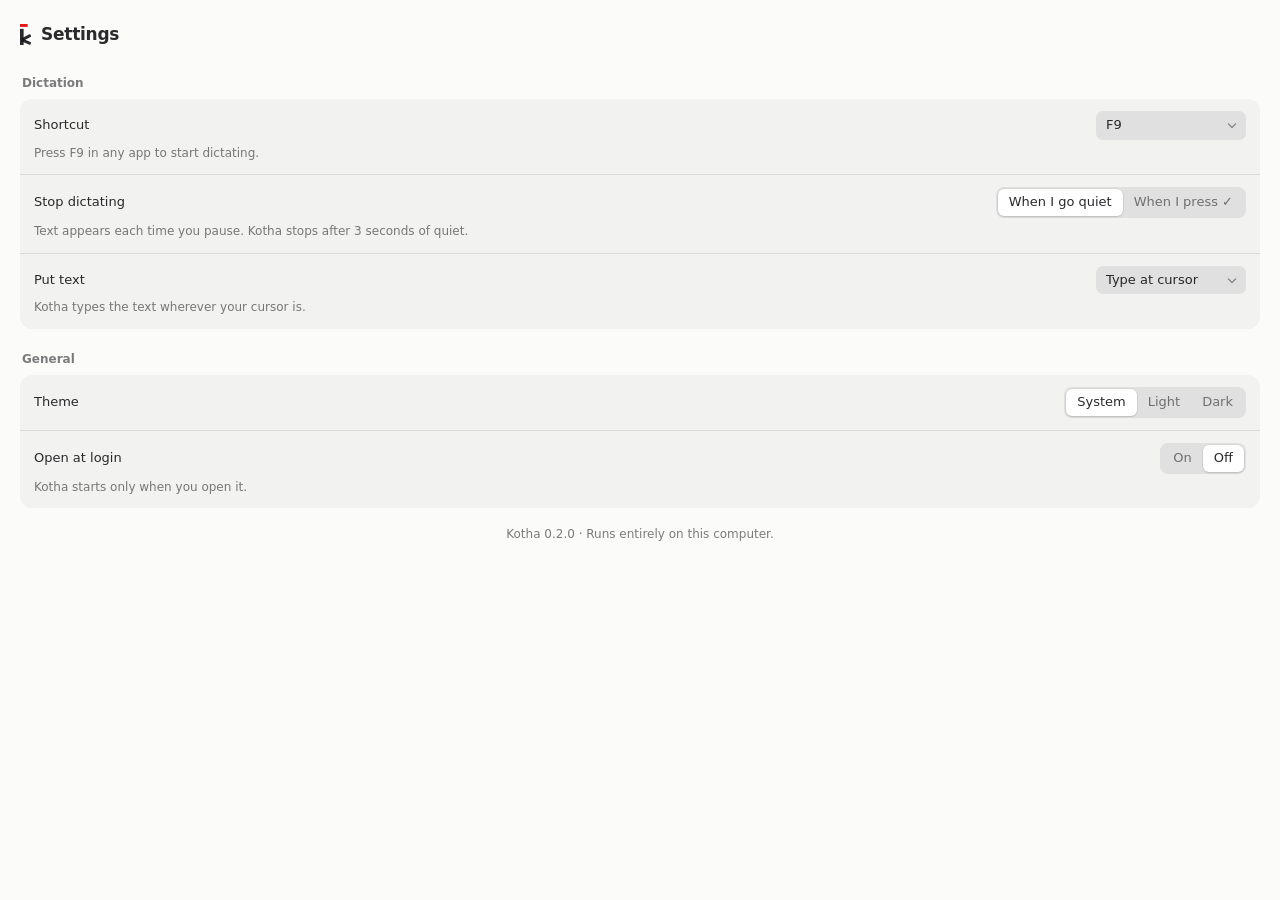
==== commit 1c2ef3d9: "Merge the ✓ finish, the decode sweep and the new settings window Both sides kept. From main: start a" ====
--- a/app/ui/settings.html
+++ b/app/ui/settings.html
@@ -2,7 +2,7 @@
 <!--
   Kotha — the settings window.
 
-  Four questions, one control each, and one sentence under each that says what
+  Five questions, one control each, and one sentence under each that says what
   the current answer will DO. Not what every option means — what this one does,
   rewritten the moment it changes. A page that explains three paste routes in
   three paragraphs asks the reader to compare them; a page that says "Kotha
@@ -69,11 +69,17 @@
       </div>
     </div>
 
-    <h2>Appearance</h2>
+    <h2>General</h2>
     <div class="group">
       <div class="row" data-key="theme">
         <span class="label" id="theme-label">Theme</span>
         <div class="control switch" id="theme" role="radiogroup" aria-labelledby="theme-label"></div>
+      </div>
+
+      <div class="row" data-key="autostart">
+        <span class="label" id="autostart-label">Open at login</span>
+        <div class="control switch" id="autostart" role="radiogroup" aria-labelledby="autostart-label"></div>
+        <p class="says"></p>
       </div>
     </div>
   </main>
--- a/app/ui/pill.css
+++ b/app/ui/pill.css
@@ -293,6 +293,7 @@
 [data-state="listening"] .pill,
 [data-state="thinking"] .pill,
 [data-state="done"] .pill,
+[data-state="copied"] .pill,
 [data-state="error"] .pill {
   opacity: 1;
   transform: scaleY(1);
@@ -403,6 +404,33 @@
 }
 
 /* --------------------------------------------------------------------------
+   copied — the text is on the clipboard, not at the cursor
+   --------------------------------------------------------------------------
+   `done` above is left exactly as it was: when the paste route is open, the
+   pill behaves the way it always has. This state exists only for the case
+   where it is not, and where `done`'s flat bright row would be claiming
+   something that did not happen.
+
+   The same evenly lit row, held back. Dimmed and with the bloom off, so it
+   reads as the same finish at lower confidence — which is precisely what it
+   is: the words are safe, they are just not where the user was typing. It
+   borrows nothing from `error`; there is no red and no gap, because nothing
+   broke and a user who chose the clipboard on purpose should not be shown an
+   alarm every time the app does what they asked.
+
+   The words are in `.sr` for anyone using a screen reader: "Copied to the
+   clipboard". No caption here, for the reason the error state gives — a line
+   of text in a 36px overlay, at the moment the user is looking at their own
+   document, is not read. */
+
+[data-state="copied"] .seg {
+  background: var(--line);
+  opacity: 0.42;
+  box-shadow: none;
+  transition: opacity 120ms ease, box-shadow 140ms ease;
+}
+
+/* --------------------------------------------------------------------------
    error — the dictation failed
    --------------------------------------------------------------------------
    The row goes red and the middle bar goes out. Every other state in this
@@ -637,6 +665,12 @@
 }
 
 body.setup .note { font-size: 13px; color: var(--text-dim); }
+
+/* The first-run window's one question, sitting above the group it labels.
+   Not a <legend>: a fieldset would bring its own box and border to undo, and
+   this needs to read as the sentence before the choice. */
+body.setup .ask { margin-bottom: 9px; }
+body.setup #output { margin: 22px 0; }
 body.setup .note.bad { color: var(--alert-text); }
 
 /* Three phases, one attribute on <body>, same idea as the pill's data-state:
@@ -646,6 +680,49 @@
 body.setup[data-phase="offer"]       [data-phase="offer"],
 body.setup[data-phase="downloading"] [data-phase="downloading"],
 body.setup[data-phase="ready"]       [data-phase="ready"] { display: block; }
+
+/* The first-run window's choice: radios in a hairline-separated stack.
+   (The settings window used to share these; it is rows and switches now.) */
+
+body.setup .options {
+  border: 1px solid var(--hairline);
+  border-radius: 11px;
+  overflow: hidden;
+  background: var(--surface);
+}
+
+body.setup .opt {
+  display: flex;
+  align-items: center;
+  gap: 11px;
+  padding: 11px 13px;
+  cursor: pointer;
+}
+
+body.setup .opt + .opt { border-top: 1px solid var(--hairline); }
+body.setup .opt:hover { background: var(--surface-lit); }
+body.setup .options:has(:checked) .opt:has(:checked) { background: var(--surface-lit); }
+
+/* `accent-color` is the whole of the radio's styling. A hand-drawn one would
+   have to reimplement the focus ring, the checked state and the platform's
+   own idea of what a radio looks like. */
+body.setup .opt input {
+  margin: 0;
+  accent-color: var(--alert);
+  flex: none;
+}
+
+body.setup .opt-name { display: block; }
+
+/* A `<kbd>` inside an option name, for the hotkey group. Shares the setup
+   window's look; the two windows show the same keys. */
+/* A group the app is not actually obeying — an environment variable has taken
+   it over, or the hotkey failed to bind. Disabled and captioned, because
+   showing a choice that would not take effect is worse than showing none. */
+body.setup .opt input:disabled { cursor: default; }
+body.setup .options:has(input:disabled) { opacity: 0.55; }
+body.setup .options:has(input:disabled) .opt { cursor: default; }
+body.setup .options:has(input:disabled) .opt:hover { background: none; }
 
 /* ==========================================================================
    THE SETTINGS WINDOW  (settings.html)
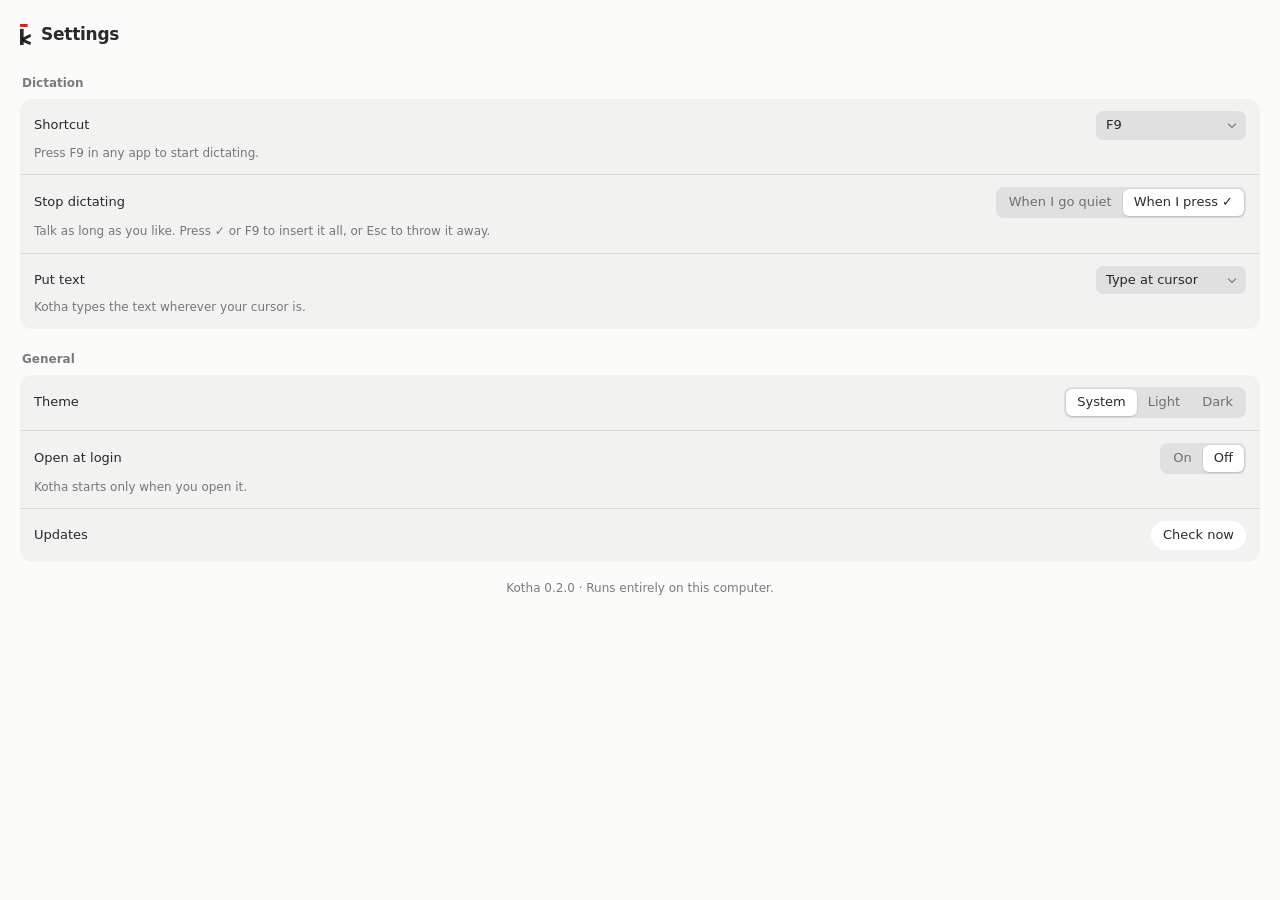
==== commit 7a24c049: "Check for updates from the settings window Check now asks GitHub for the latest release and says whe" ====
--- a/app/ui/settings.html
+++ b/app/ui/settings.html
@@ -81,6 +81,13 @@
         <div class="control switch" id="autostart" role="radiogroup" aria-labelledby="autostart-label"></div>
         <p class="says"></p>
       </div>
+
+      <!-- Not a setting: nothing is saved. Checks GitHub only when clicked. -->
+      <div class="row" data-key="update">
+        <span class="label">Updates</span>
+        <button class="control" id="update" type="button">Check now</button>
+        <p class="says" aria-live="polite"></p>
+      </div>
     </div>
   </main>
 
--- a/app/ui/pill.css
+++ b/app/ui/pill.css
@@ -940,6 +940,19 @@
   outline-offset: 1px;
 }
 
+body.settings button.control {
+  padding: 5px 12px;
+  border: 0;
+  border-radius: 999px;
+  background: var(--thumb);
+  color: var(--text);
+  font: inherit;
+  cursor: pointer;
+}
+body.settings button.control:hover { background: var(--surface-lit); }
+body.settings button.control:disabled { opacity: 0.5; cursor: default; }
+body.settings button.control:focus-visible { outline: 2px solid var(--alert); outline-offset: 1px; }
+
 body.settings footer {
   padding: 18px var(--pad) 22px;
   font-size: 12px;
